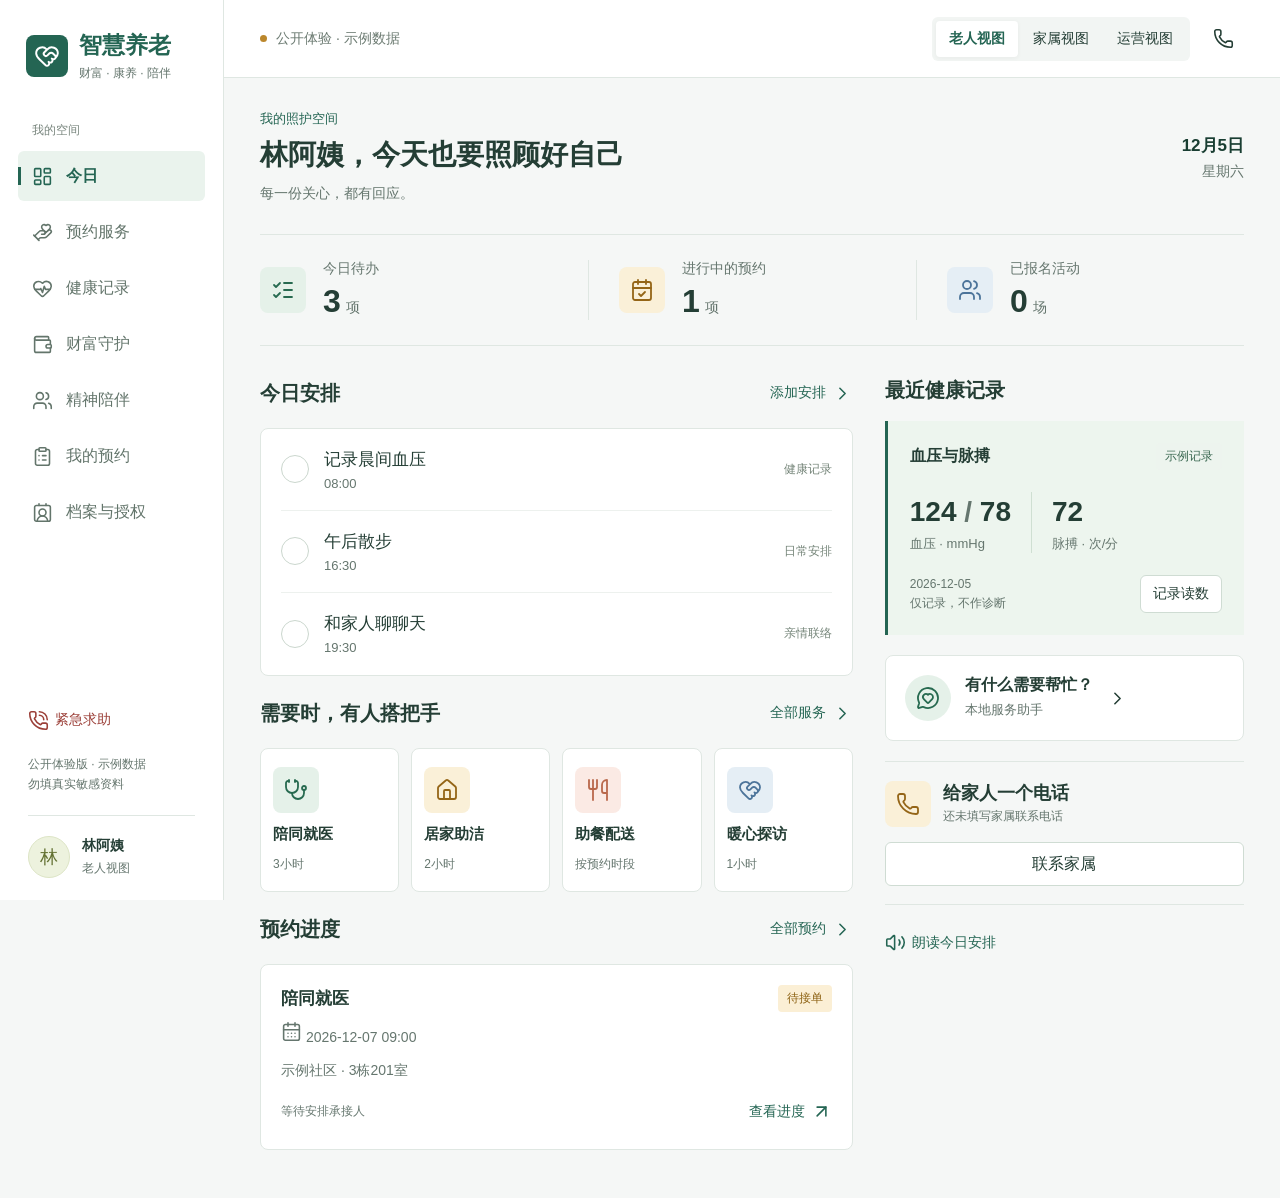
==== index.html @ 82268f18 "Publish sanitized static eldercare demo" ====
<!doctype html>
<html lang="zh-CN">
<head>
  <meta charset="utf-8">
  <meta name="viewport" content="width=device-width, initial-scale=1, viewport-fit=cover">
  <meta name="theme-color" content="#246553">
  <meta name="description" content="智慧养老公开体验：财富守护、康养照护、精神陪伴。示例数据仅在当前浏览器保存。">
  <title>智慧养老 · 公开体验</title>
  <link rel="icon" type="image/svg+xml" href="data:image/svg+xml,%3Csvg xmlns='http://www.w3.org/2000/svg' viewBox='0 0 24 24'%3E%3Crect width='24' height='24' rx='5' fill='%23246553'/%3E%3Cpath d='M12 19 5 12C1 7 8 3 12 7c4-4 11 0 7 5z' fill='none' stroke='white' stroke-width='1.7'/%3E%3C/svg%3E">
  <link rel="stylesheet" href="./style.css">
  <script src="./vendor/lucide.js" defer></script>
  <script src="./core.js" defer></script>
  <script src="./browser-store.js" defer></script>
  <script src="./app.js" defer></script>
</head>
<body>
  <div id="app"><div class="startup" role="status">正在打开照护空间…</div></div>
  <dialog id="dialog" aria-labelledby="dialog-title"></dialog>
  <div id="toast" role="status" aria-live="polite"></div>
</body>
</html>
---- style.css ----
:root{font-family:"Microsoft YaHei","PingFang SC",sans-serif;color:#243e35;background:#f5f7f6;font-size:16px;letter-spacing:0;--green:#246553;--dark:#193e32;--muted:#65766e;--line:#dfe7e2;--gold:#a56a1a;--red:#b7483d;--paper:#fff;--soft:#eaf3ed;--shadow:0 12px 40px #193e320d}
*{box-sizing:border-box;letter-spacing:0}body{margin:0}button,input,select,textarea{font:inherit}button,a,input,textarea,select{-webkit-tap-highlight-color:transparent}button,a{touch-action:manipulation}button{cursor:pointer}button:disabled{opacity:.55;cursor:wait}button:focus-visible,a:focus-visible,input:focus-visible,select:focus-visible,textarea:focus-visible{outline:3px solid #b78636;outline-offset:3px}button{border:0;background:none;color:inherit}a{color:var(--green);text-decoration:none}h1,h2,h3,p{margin:0}h1{font-size:28px;font-weight:650;line-height:1.4}h2{font-size:20px;line-height:1.4}h3{font-size:18px;line-height:1.5}p{line-height:1.7}small{font-size:13px}svg{width:21px;height:21px;flex-shrink:0;stroke-width:1.8}.muted{color:var(--muted)}.row{display:flex;align-items:center;gap:12px}.between{display:flex;align-items:center;justify-content:space-between;gap:16px}.stack{display:grid;gap:20px}.shell{min-height:100vh;padding-left:224px}.sidebar{position:fixed;inset:0 auto 0 0;width:224px;background:white;border-right:1px solid var(--line);padding:30px 18px 22px;display:flex;flex-direction:column;z-index:20}.brand{display:flex;gap:11px;align-items:center;padding:0 8px 28px}.brand-mark{width:42px;height:42px;background:var(--green);color:white;display:grid;place-items:center;border-radius:8px}.brand-mark svg{width:26px;height:26px}.brand-name{font-size:23px;font-weight:700}.brand-sub{font-size:12px;color:var(--muted);margin-top:4px}.nav-label{font-size:12px;color:#79867e;margin:12px 14px}.nav{display:grid;gap:6px}.nav a{display:flex;gap:13px;align-items:center;border-radius:6px;padding:14px;color:#63756b;min-height:50px}.nav a.active{background:var(--soft);color:var(--green);font-weight:600}.nav a.active:before{content:"";height:18px;width:3px;position:absolute;left:18px;background:var(--green)}.sidebar-bottom{margin-top:auto;padding:16px 10px 0}.sidebar-bottom p{font-size:12px;margin:16px 0 0;color:var(--muted)}.mini-profile{padding-top:20px;border-top:1px solid var(--line)}.avatar{width:42px;height:42px;background:#edf2de;color:#637132;border:1px solid #dde5c6;border-radius:50%;display:grid;place-items:center;font-size:18px}.topbar{height:78px;border-bottom:1px solid var(--line);display:flex;align-items:center;justify-content:space-between;padding:0 36px;background:#fff;gap:12px}.context{font-size:14px;color:#6c7b72;display:flex;align-items:center;gap:9px}.demo-dot{height:7px;width:7px;background:#bb872c;border-radius:50%}.role-switch{display:flex;padding:4px;background:#f2f5f3;border-radius:6px;gap:2px}.role-switch button{font-size:14px;padding:8px 13px;min-height:36px;border-radius:4px;white-space:nowrap}.role-switch button.active{background:white;color:var(--green);box-shadow:0 1px 5px #0000000c;font-weight:600}.content{padding:32px 36px 48px;max-width:1420px;margin:auto}.page-heading{margin-bottom:28px}.eyebrow{font-size:13px;color:var(--green);margin-bottom:7px}.page-heading p{font-size:14px;color:var(--muted);margin-top:8px}.date-display{font-size:14px;color:var(--muted);text-align:right}.date-display strong{display:block;color:var(--dark);font-size:17px;margin-bottom:6px}.btn{min-height:44px;padding:10px 17px;border-radius:6px;display:inline-flex;align-items:center;justify-content:center;gap:8px;line-height:1.4;white-space:normal}.btn.primary{background:var(--green);color:white}.btn.secondary{border:1px solid #cfdcd3;background:white}.btn.danger{background:#fbeae7;color:#a5372e}.btn.small{min-height:38px;padding:8px 12px;font-size:14px}.btn.full{width:100%}.icon-btn{width:42px;height:42px;display:inline-grid;place-items:center;border-radius:6px}.icon-btn:hover{background:var(--soft)}.text-btn{color:var(--green);display:inline-flex;gap:6px;align-items:center;font-size:14px;padding:7px 0}.metrics{display:grid;grid-template-columns:repeat(3,1fr);border-top:1px solid var(--line);border-bottom:1px solid var(--line);padding:25px 0;margin-bottom:30px}.metric{padding:0 30px;border-left:1px solid var(--line);display:flex;align-items:center;gap:17px}.metric:first-child{padding-left:0;border:0}.metric strong{font-size:32px;font-weight:600}.metric .label{font-size:14px;color:var(--muted);margin-bottom:5px}.metric .unit{font-size:14px;margin-left:5px;color:var(--muted)}.symbol{width:46px;height:46px;border-radius:8px;display:grid;place-items:center;flex-shrink:0}.symbol.green{background:#e5f1e9;color:#276a50}.symbol.gold{background:#faf0d8;color:#946517}.symbol.coral{background:#fbeae4;color:#b9684b}.symbol.blue{background:#e5eef5;color:#4c749a}.symbol svg{width:24px;height:24px}.columns{display:grid;grid-template-columns:minmax(0,1.65fr) minmax(270px,1fr);gap:32px}.section-head{margin-bottom:17px}.surface{background:white;border:1px solid var(--line);border-radius:8px}.task-list{padding:0 20px}.task{display:flex;align-items:center;gap:15px;min-height:82px;padding:15px 0;border-bottom:1px solid #edf1ee}.task:last-child{border:0}.task-check{width:28px;height:28px;border:1.5px solid #cbd7ce;border-radius:50%;display:grid;place-items:center;flex-shrink:0}.task-check.checked{background:var(--green);border-color:var(--green);color:white}.task.done .task-title{color:#86928b;text-decoration:line-through}.task-title{font-size:17px}.task-time{font-size:13px;color:var(--muted);margin-top:5px}.task-tag{margin-left:auto;font-size:12px;color:#758579;white-space:nowrap}.service-shortcuts{display:grid;grid-template-columns:repeat(4,1fr);gap:12px}.shortcut{text-align:left;display:flex;flex-direction:column;align-items:flex-start;gap:12px;padding:18px 12px;border:1px solid var(--line);background:#fff;border-radius:8px;min-height:140px}.shortcut strong{font-size:15px;font-weight:600}.shortcut span.muted{font-size:12px}.health-summary{padding:22px;background:#edf5ee;border-left:3px solid var(--green)}.health-numbers{display:flex;gap:20px;margin:22px 0}.health-numbers strong{font-size:28px;line-height:1.4;font-weight:600}.health-numbers small{display:block;color:var(--muted);margin-top:4px}.health-numbers .divider{width:1px;background:#cfdfd2}.footnote{font-size:12px;color:var(--muted);line-height:1.6}.note-band{padding:18px 0;border-top:1px solid var(--line);border-bottom:1px solid var(--line)}.assistant-entry{display:flex;align-items:center;gap:14px;background:#fff;border:1px solid var(--line);border-radius:8px;padding:19px;width:100%;text-align:left}.assistant-entry .symbol{border-radius:50%}.assistant-entry p{font-size:13px;color:var(--muted);margin-top:3px}.push{margin-left:auto}.order-row{padding:20px;border-top:1px solid var(--line)}.order-row:first-child{border:0}.order-row h3{font-size:17px}.order-row p{font-size:14px;margin-top:9px;color:var(--muted)}.badge{font-size:12px;line-height:1.4;display:inline-flex;align-items:center;background:#edf4ee;color:#3a6851;padding:5px 9px;border-radius:4px;white-space:nowrap}.badge.pending{background:#fbefd5;color:#8e6315}.badge.in_progress{background:#e6eff9;color:#38628c}.badge.cancelled{background:#eff1f0;color:#738177}.filters{display:flex;gap:8px;flex-wrap:wrap;margin:0 0 22px}.chip{border:1px solid var(--line);padding:9px 16px;border-radius:5px;background:white;min-height:42px;font-size:14px}.chip.active{background:var(--green);border-color:var(--green);color:white}.service-grid{display:grid;grid-template-columns:repeat(2,minmax(0,1fr));gap:20px}.service-item{padding:24px;background:white;border:1px solid var(--line);border-radius:8px}.service-item .desc{font-size:15px;color:var(--muted);margin:17px 0;min-height:48px}.service-item .service-meta{font-size:13px;color:#758479;display:flex;gap:14px;margin-top:7px}.price{font-size:23px;font-weight:600;color:#946517}.price small{font-size:12px;font-weight:400;color:var(--muted)}.boundary{border-top:1px solid var(--line);padding-top:12px;margin-top:18px;font-size:12px;color:var(--muted)}.notice{font-size:13px;color:#7a683e;background:#faf5e9;padding:13px 16px;border-left:3px solid #c29a47;line-height:1.7;margin-bottom:22px}.empty{padding:46px 20px;text-align:center;color:var(--muted);border:1px dashed #ccd9cf;border-radius:6px}.empty svg{width:34px;height:34px;margin-bottom:12px;color:#85998a}.empty p{font-size:14px;margin-top:10px}.chart{height:190px;display:flex;gap:18px;align-items:flex-end;padding:24px 10px 0;border-bottom:1px solid var(--line)}.bar-group{flex:1;min-width:0;display:flex;align-items:flex-end;gap:4px;height:100%;position:relative;justify-content:center}.bar{width:17px;background:#539077;border-radius:3px 3px 0 0;position:relative;max-height:100%}.bar.low{background:#d6b772}.bar span{font-size:11px;position:absolute;top:-18px;left:50%;transform:translateX(-50%);color:var(--muted)}.chart-labels{display:flex;justify-content:space-around;font-size:12px;color:var(--muted);margin-top:10px}.legend{display:flex;gap:15px;font-size:12px;color:var(--muted);margin-top:14px}.legend span:before{content:"";display:inline-block;width:8px;height:8px;background:#539077;margin-right:6px}.legend span:last-child:before{background:#d6b772}.table-wrap{overflow-x:auto}.data-table{width:100%;border-collapse:collapse;text-align:left;font-size:14px;white-space:nowrap}.data-table th{font-size:12px;color:var(--muted);font-weight:400;background:#f1f5f2;padding:13px 16px}.data-table td{padding:16px;border-bottom:1px solid var(--line)}.table-title{margin-top:32px;margin-bottom:16px}.ledger-row{display:flex;gap:14px;align-items:center;border-bottom:1px solid var(--line);padding:17px 0}.ledger-row p{font-size:13px;color:var(--muted);margin-top:4px}.amount{margin-left:auto;font-size:20px;white-space:nowrap}.amount.income{color:var(--green)}.budget{padding:24px;background:#fbf4e5;border-left:3px solid #c89940}.budget h3{font-size:16px}.budget strong{font-size:30px;display:block;margin:13px 0}.progress{height:7px;background:#e7decb;border-radius:4px;overflow:hidden;margin:20px 0 12px}.progress span{display:block;height:100%;background:#bc9041}.article{padding:18px 0;border-bottom:1px solid var(--line)}.article h3{font-size:16px;margin-bottom:8px}.article p{font-size:14px;color:var(--muted)}.mood-picker{display:flex;gap:10px;margin-top:18px}.mood{flex:1;min-height:80px;display:grid;gap:7px;place-content:center;justify-items:center;border:1px solid var(--line);border-radius:6px;background:#fff;font-size:14px}.mood.active{border-color:var(--green);background:var(--soft);color:var(--green)}.activity{padding:22px 0;border-bottom:1px solid var(--line);display:flex;align-items:center;gap:16px}.activity p{font-size:13px;color:var(--muted);margin-top:6px}.activity .btn{margin-left:auto;flex-shrink:0}.photo-grid{display:grid;grid-template-columns:1fr 1fr;gap:12px;margin:18px 0}.photo-grid img{width:100%;aspect-ratio:4/3;object-fit:cover;border-radius:6px;background:#e9edea}.photo-grid figure{margin:0}.photo-grid figcaption{font-size:12px;color:var(--muted);margin-top:6px}.settings-row{display:flex;align-items:center;justify-content:space-between;gap:16px;padding:20px 0;border-bottom:1px solid var(--line)}.settings-row p{font-size:13px;color:var(--muted);margin-top:6px}.switch{appearance:none;width:48px;height:28px;background:#cbd6ce;border-radius:20px;position:relative;flex-shrink:0;cursor:pointer}.switch:before{content:"";width:22px;height:22px;position:absolute;top:3px;left:3px;border-radius:50%;background:white;box-shadow:0 1px 3px #0002;transition:transform .2s}.switch:checked{background:var(--green)}.switch:checked:before{transform:translateX(20px)}.profile-banner{display:flex;align-items:center;gap:20px;padding:10px 0 28px;border-bottom:1px solid var(--line);margin-bottom:22px}.profile-banner .avatar{width:68px;height:68px;font-size:27px}.profile-banner p{font-size:14px;color:var(--muted);margin-top:6px}.detail-grid{display:grid;grid-template-columns:1fr 1fr;gap:18px;padding:20px 0}.detail-grid dt{color:var(--muted);font-size:13px;margin-bottom:8px}.detail-grid dd{margin:0;line-height:1.6}.mobile-nav{display:none}.emergency{color:#9b3f38;font-size:14px}.startup{padding:25vh 20px;text-align:center;color:var(--muted)}#toast{position:fixed;bottom:30px;left:50%;transform:translateX(-50%);z-index:1000;background:#213f33;color:white;padding:14px 22px;border-radius:6px;box-shadow:var(--shadow);max-width:calc(100% - 30px);display:none;font-size:15px;line-height:1.6}dialog{border:1px solid var(--line);padding:0;border-radius:8px;width:min(530px,calc(100% - 28px));max-height:calc(100dvh - 40px);box-shadow:0 30px 100px #193e3230;color:var(--dark);overflow:auto}dialog::backdrop{background:#102e2259;backdrop-filter:blur(3px)}.dialog-head{display:flex;justify-content:space-between;align-items:center;gap:20px;padding:20px 24px;border-bottom:1px solid var(--line)}.dialog-body{padding:24px}.dialog-body p{font-size:14px}.form-grid{display:grid;grid-template-columns:1fr 1fr;gap:18px}.field{display:grid;gap:8px;font-size:14px;margin-bottom:17px}.field input,.field select,.field textarea{width:100%;min-width:0;border:1px solid #cbd8ce;background:white;border-radius:5px;padding:11px 12px;color:var(--dark);min-height:46px}.field textarea{min-height:84px;resize:vertical}.form-actions{display:flex;gap:10px;justify-content:flex-end;margin-top:24px}.inline-error{color:var(--red);font-size:14px;margin:8px 0;line-height:1.7}.timeline{padding:8px 0 8px 16px;margin:20px 0;border-left:1px solid #cddbd0}.timeline-item{padding:0 0 20px 14px;position:relative}.timeline-item:before{content:"";position:absolute;left:-21px;top:5px;width:9px;height:9px;background:#548b71;border:2px solid white;border-radius:50%}.timeline-item small{display:block;color:var(--muted);margin:7px 0}.timeline-item p{color:var(--muted)}.chat-item{border-bottom:1px solid var(--line);padding:15px 0}.chat-item .question{font-weight:600;margin-bottom:10px}.chat-item .answer{font-size:14px;color:var(--muted);line-height:1.8}.chat-input{display:flex;gap:9px;margin-top:20px}.chat-input input{min-width:0;width:100%;border:1px solid #ccd9d0;border-radius:5px;padding:12px}.quick-prompts{display:flex;gap:8px;flex-wrap:wrap;margin:14px 0}.quick-prompts button{font-size:13px;border:1px solid var(--line);padding:8px 10px;border-radius:5px}.offline-banner{background:#f8e9e5;color:#913b32;padding:12px 24px;text-align:center;font-size:14px}.large{font-size:18px}.large .task-title,.large .service-item .desc{font-size:19px}.large .nav a,.large .btn{font-size:18px}.large .content p{font-size:16px}
@media(min-width:1500px){.content{padding-top:40px}.columns{gap:40px}.page-heading{margin-bottom:34px}}
@media(max-width:1150px){.shell{padding-left:196px}.sidebar{width:196px;padding-left:12px;padding-right:12px}.topbar{padding:0 24px}.content{padding:28px 24px}.columns{gap:24px;grid-template-columns:minmax(0,1.35fr) minmax(250px,1fr)}.service-shortcuts{grid-template-columns:repeat(2,1fr)}.shortcut{min-height:115px}.metric{padding:0 16px;gap:12px}.metric strong{font-size:27px}.metric .symbol{display:none}}
@media(max-width:820px){.shell{padding-left:0;padding-bottom:88px}.sidebar{display:none}.topbar{height:auto;min-height:68px;flex-wrap:wrap;padding:12px 18px;gap:10px}.context{font-size:12px}.content{padding:24px 20px 32px}.columns{grid-template-columns:1fr;gap:30px}.page-heading{margin-bottom:23px}h1{font-size:25px}.mobile-nav{display:flex;position:fixed;bottom:0;left:0;right:0;background:#fffffff5;backdrop-filter:blur(10px);border-top:1px solid var(--line);z-index:30;padding:8px 8px calc(8px + env(safe-area-inset-bottom))}.mobile-nav a{display:flex;flex-direction:column;align-items:center;gap:5px;color:#748379;flex:1;min-height:49px;font-size:12px;padding:4px}.mobile-nav a.active{color:var(--green);font-weight:600}.mobile-nav a.active svg{stroke-width:2.3}.metrics{padding:20px 0;margin-bottom:24px}.metric{padding:0 12px;gap:0}.metric .label{font-size:12px}.metric strong{font-size:25px}.metric .unit{font-size:12px}.service-shortcuts{grid-template-columns:repeat(4,1fr);gap:8px}.shortcut{padding:14px 10px;min-height:126px}.shortcut strong{font-size:14px}.shortcut .symbol{width:39px;height:39px}.shortcut span.muted{font-size:11px}.role-switch button{font-size:13px;padding:7px 11px}.date-display{font-size:12px}.date-display strong{font-size:14px}.health-summary{padding:20px}.health-numbers{margin:18px 0}.service-item{padding:20px}.service-grid{gap:14px}.section-head h2{font-size:19px}.btn{min-height:46px}#toast{bottom:88px}.task-tag{display:none}.page-heading .btn{font-size:14px}.photo-grid img{aspect-ratio:4/3}.avatar{width:38px;height:38px}}
@media(max-width:460px){.service-grid{grid-template-columns:1fr}.topbar .context{max-width:110px;line-height:1.6}.content{padding:22px 16px}.date-display{display:none}.service-shortcuts{grid-template-columns:repeat(2,1fr);gap:10px}.shortcut{flex-direction:row;align-items:center;min-height:80px;flex-wrap:wrap;gap:9px}.shortcut span.muted{display:none}.metric strong{font-size:24px}.metric .unit{font-size:11px;margin-left:2px}.form-grid{grid-template-columns:1fr;gap:0}.dialog-body{padding:20px}.dialog-head{padding:16px 20px}.activity{flex-wrap:wrap;gap:12px}.activity .btn{margin-left:62px}.task-list{padding:0 16px}.detail-grid{grid-template-columns:1fr}.large .role-switch button{font-size:13px}}
.columns>*{min-width:0}.stack>*{min-width:0}.service-grid>*{min-width:0}.metric{min-width:0}.metric strong{max-width:100%;overflow-wrap:anywhere}.ledger-row>div{min-width:0;overflow-wrap:anywhere}
.page-heading>div{min-width:0}.page-heading>.btn{flex-shrink:0}
.stack{align-content:start}
@media(max-width:460px){.metrics:has(.metric strong:first-child){min-width:0}.content:has(.ledger-row) .metrics,.content:has(.budget) .metrics{grid-template-columns:1fr 1fr}.content:has(.budget) .metric:last-child{display:none}.metric .unit{display:block;margin:4px 0 0}.ledger-row .symbol{width:36px;height:36px}.ledger-row .amount{font-size:18px}.topbar .context{max-width:none}.topbar{gap:8px}.topbar>.row{width:100%;justify-content:space-between}}
@media(prefers-reduced-motion:reduce){*{scroll-behavior:auto!important;transition:none!important}}
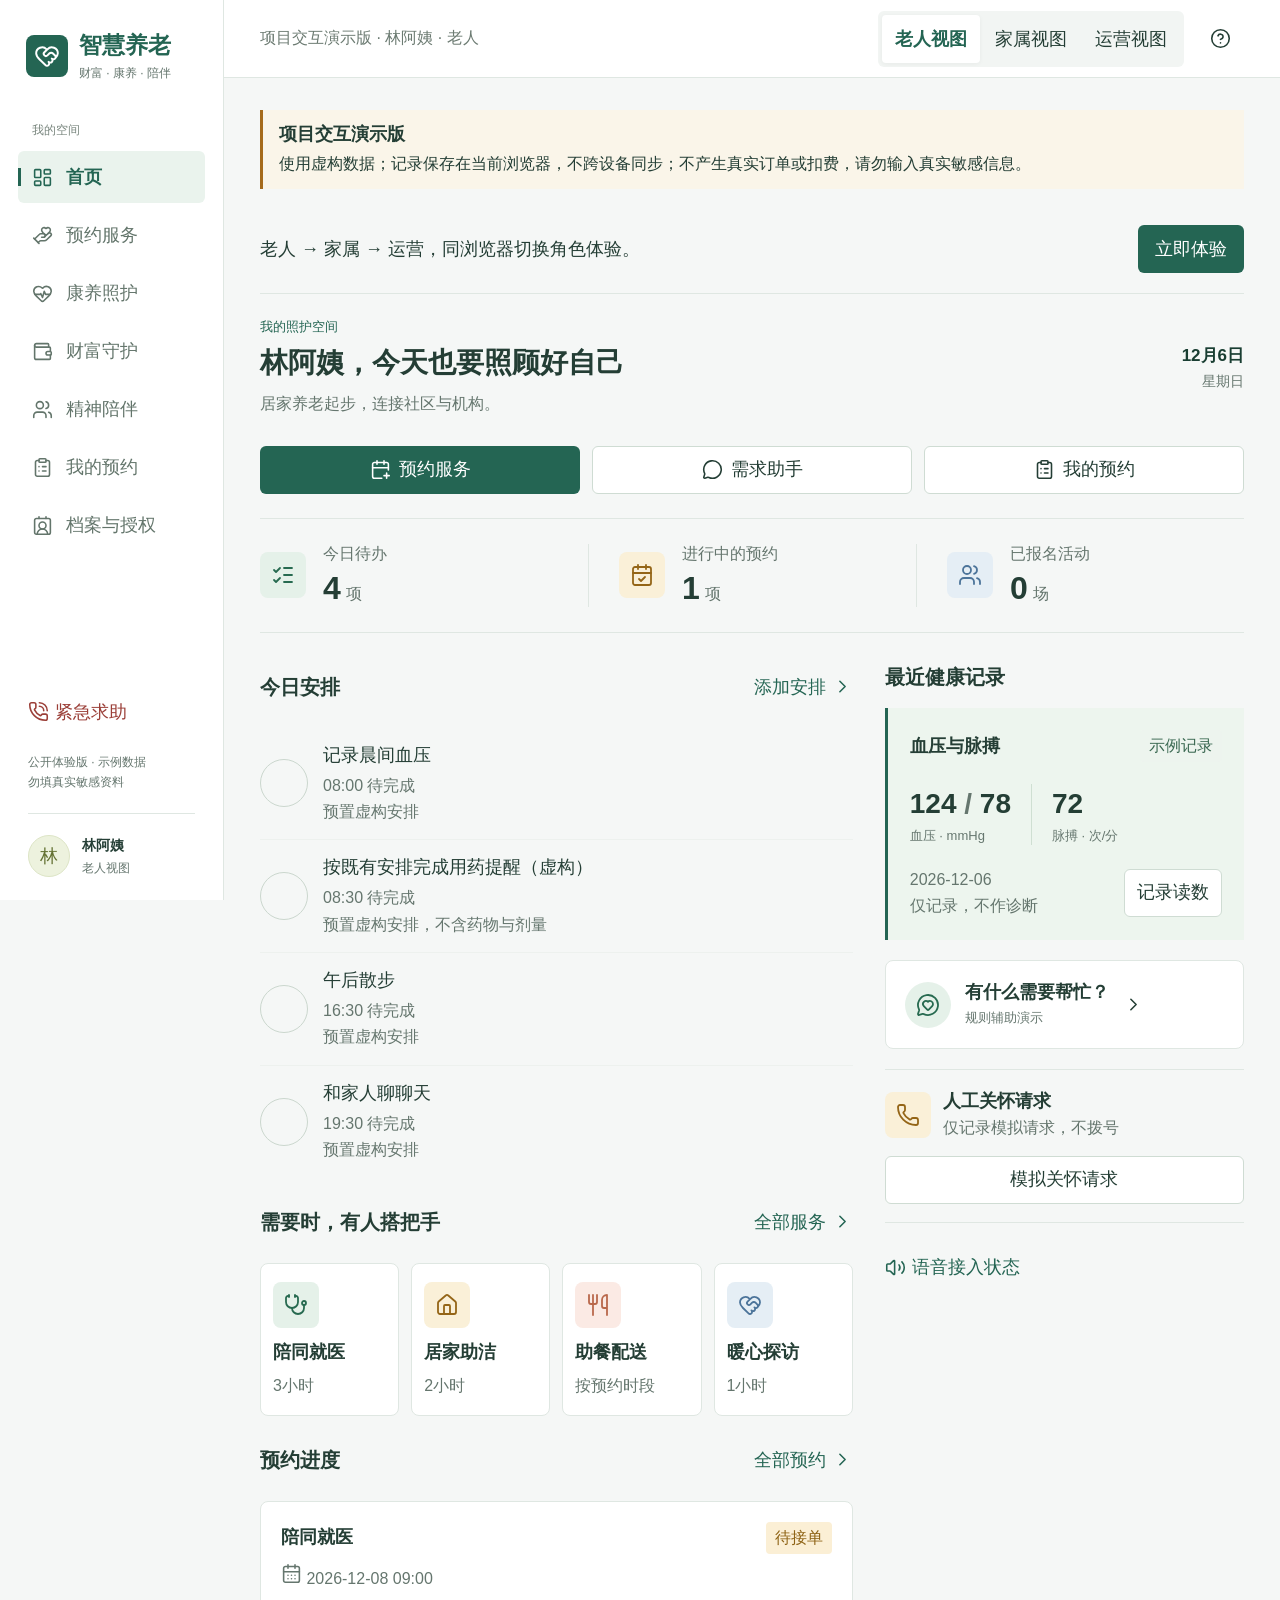
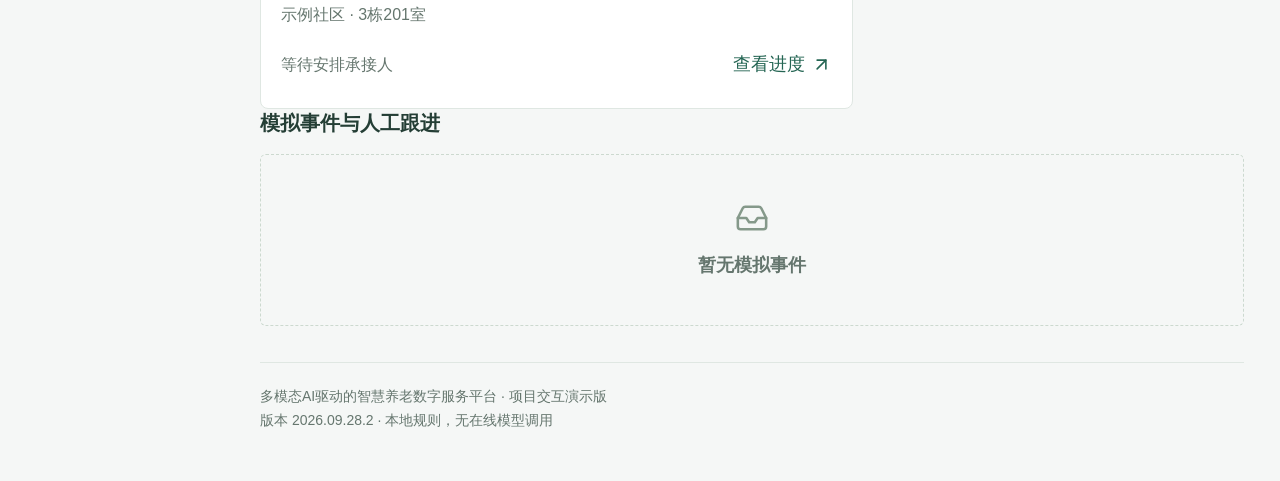
==== commit 8fef5435: "Complete browser-local eldercare demo flows, permissions and recovery" ====
--- a/index.html
+++ b/index.html
@@ -4,18 +4,20 @@
   <meta charset="utf-8">
   <meta name="viewport" content="width=device-width, initial-scale=1, viewport-fit=cover">
   <meta name="theme-color" content="#246553">
+  <meta http-equiv="Content-Security-Policy" content="default-src 'none'; script-src 'self'; style-src 'self' 'unsafe-inline'; img-src 'self' data:; font-src 'self'; connect-src 'none'; object-src 'none'; base-uri 'self'; form-action 'none'">
   <meta name="description" content="智慧养老公开体验：财富守护、康养照护、精神陪伴。示例数据仅在当前浏览器保存。">
   <title>智慧养老 · 公开体验</title>
   <link rel="icon" type="image/svg+xml" href="data:image/svg+xml,%3Csvg xmlns='http://www.w3.org/2000/svg' viewBox='0 0 24 24'%3E%3Crect width='24' height='24' rx='5' fill='%23246553'/%3E%3Cpath d='M12 19 5 12C1 7 8 3 12 7c4-4 11 0 7 5z' fill='none' stroke='white' stroke-width='1.7'/%3E%3C/svg%3E">
-  <link rel="stylesheet" href="./style.css">
-  <script src="./vendor/lucide.js" defer></script>
-  <script src="./core.js" defer></script>
-  <script src="./browser-store.js" defer></script>
-  <script src="./app.js" defer></script>
+  <link rel="stylesheet" href="./style.css?v=20260928-2">
+  <script src="./vendor/lucide.js?v=20260928-2" defer></script>
+  <script src="./core.js?v=20260928-2" defer></script>
+  <script src="./browser-store.js?v=20260928-2" defer></script>
+  <script src="./app.js?v=20260928-2" defer></script>
 </head>
 <body>
   <div id="app"><div class="startup" role="status">正在打开照护空间…</div></div>
   <dialog id="dialog" aria-labelledby="dialog-title"></dialog>
   <div id="toast" role="status" aria-live="polite"></div>
+  <noscript>请启用浏览器的 JavaScript 才能操作本地演示。无需注册或登录。</noscript>
 </body>
 </html>
--- a/style.css
+++ b/style.css
@@ -9,3 +9,59 @@
 .stack{align-content:start}
 @media(max-width:460px){.metrics:has(.metric strong:first-child){min-width:0}.content:has(.ledger-row) .metrics,.content:has(.budget) .metrics{grid-template-columns:1fr 1fr}.content:has(.budget) .metric:last-child{display:none}.metric .unit{display:block;margin:4px 0 0}.ledger-row .symbol{width:36px;height:36px}.ledger-row .amount{font-size:18px}.topbar .context{max-width:none}.topbar{gap:8px}.topbar>.row{width:100%;justify-content:space-between}}
 @media(prefers-reduced-motion:reduce){*{scroll-behavior:auto!important;transition:none!important}}
+
+/* Public demo: retain the existing palette and layout, enlarge reading targets. */
+:root{font-size:18px}
+body{overflow-wrap:anywhere}
+[hidden]{display:none!important}
+.btn,.btn.small,.chip,.text-btn,.role-switch button,.quick-prompts button{min-height:48px;font-size:18px}
+.icon-btn,.task-check{width:48px;height:48px;flex-shrink:0}
+.footnote,.notice,.page-heading p,.order-row p,.article p,.activity p,.settings-row p,.dialog-body p,.field,.task-time,.service-item .desc,.boundary,.service-item .service-meta,.ledger-row p,.empty p,.shortcut span.muted,.context{font-size:16px}
+.task-title,.shortcut strong,.order-row h3,.budget h3,.article h3{font-size:18px}
+.task-tag{white-space:normal}.task-list{padding:0}
+.badge,.detail-grid dt,.metric .label,.metric .unit,.price small,.data-table th,.data-table{font-size:16px}
+.field input,.field select,.field textarea{min-height:50px;font-size:18px}
+.form-actions{flex-wrap:wrap}
+.form-actions .btn{max-width:100%}
+.columns>*{min-width:0}
+.demo-disclosure{border-left:3px solid var(--gold);padding:12px 16px;margin-bottom:24px;background:#faf5e9}
+.demo-disclosure p{font-size:16px;margin-top:4px}
+.intro{padding:12px 0 20px;border-bottom:1px solid var(--line);margin-bottom:24px}
+.site-footer{font-size:14px;color:var(--muted);border-top:1px solid var(--line);padding-top:22px;margin-top:36px;line-height:1.7}
+.recovery{max-width:760px;margin:50px auto;padding:24px;line-height:1.8}
+.home-actions{display:flex;flex-wrap:wrap;gap:12px;margin-bottom:24px}
+.home-actions .btn{flex:1 1 160px}
+.dialog-head{position:sticky;top:0;background:white;z-index:1}
+.content .metrics .metric{min-width:0}
+.large{font-size:22px}
+.large .btn,.large .field input,.large .field select,.large .field textarea,.large .task-title,.large .nav a{font-size:22px}
+.large .content p,.large .dialog-body p,.large .footnote,.large .field,.large .chip,.large .text-btn,.large .role-switch button,.large .badge,.large .data-table{font-size:20px}
+.large h1{font-size:30px}.large h2{font-size:24px}.large h3{font-size:22px}
+@media(max-width:1150px){.topbar{flex-wrap:wrap;height:auto;min-height:78px;padding-top:12px;padding-bottom:12px}}
+@media(max-width:820px){
+  .content{padding:22px 18px 40px}
+  .mobile-nav{padding-bottom:env(safe-area-inset-bottom);min-height:76px}
+  .mobile-nav a{min-width:0;min-height:62px;font-size:16px}
+  .shell{padding-bottom:calc(94px + env(safe-area-inset-bottom))}
+  .large .mobile-nav a{font-size:18px}
+  .topbar .row{gap:4px}
+  .role-switch button{padding:8px;white-space:normal}
+  .role-switch{flex:1}
+  .large .role-switch button{font-size:18px}
+  .between{flex-wrap:wrap}
+  .intro .btn{flex-shrink:0}
+  .service-grid{grid-template-columns:1fr}
+  .activity{flex-wrap:wrap}
+  .activity>div{flex:1;min-width:160px}
+  .activity .btn{margin-left:0}
+  .ledger-row{flex-wrap:wrap}
+  .ledger-row>div{flex:1;min-width:120px}
+  .content:has(.budget) .metric:last-child{display:flex}
+  .content:has(.budget) .metrics{grid-template-columns:1fr}
+  .content:has(.budget) .metric{padding:12px 0;border:0}
+  .dialog-body{padding:20px}
+  .form-grid,.detail-grid{grid-template-columns:1fr}
+  .date-display{display:none}
+  #toast{bottom:calc(96px + env(safe-area-inset-bottom))}
+}
+@media(max-width:460px){.metrics{grid-template-columns:1fr}.metric{padding:12px 0;border:0}.metric .unit{display:inline}.content:has(.ledger-row) .metrics{grid-template-columns:1fr}.form-actions .btn{flex:1 1 120px}}
